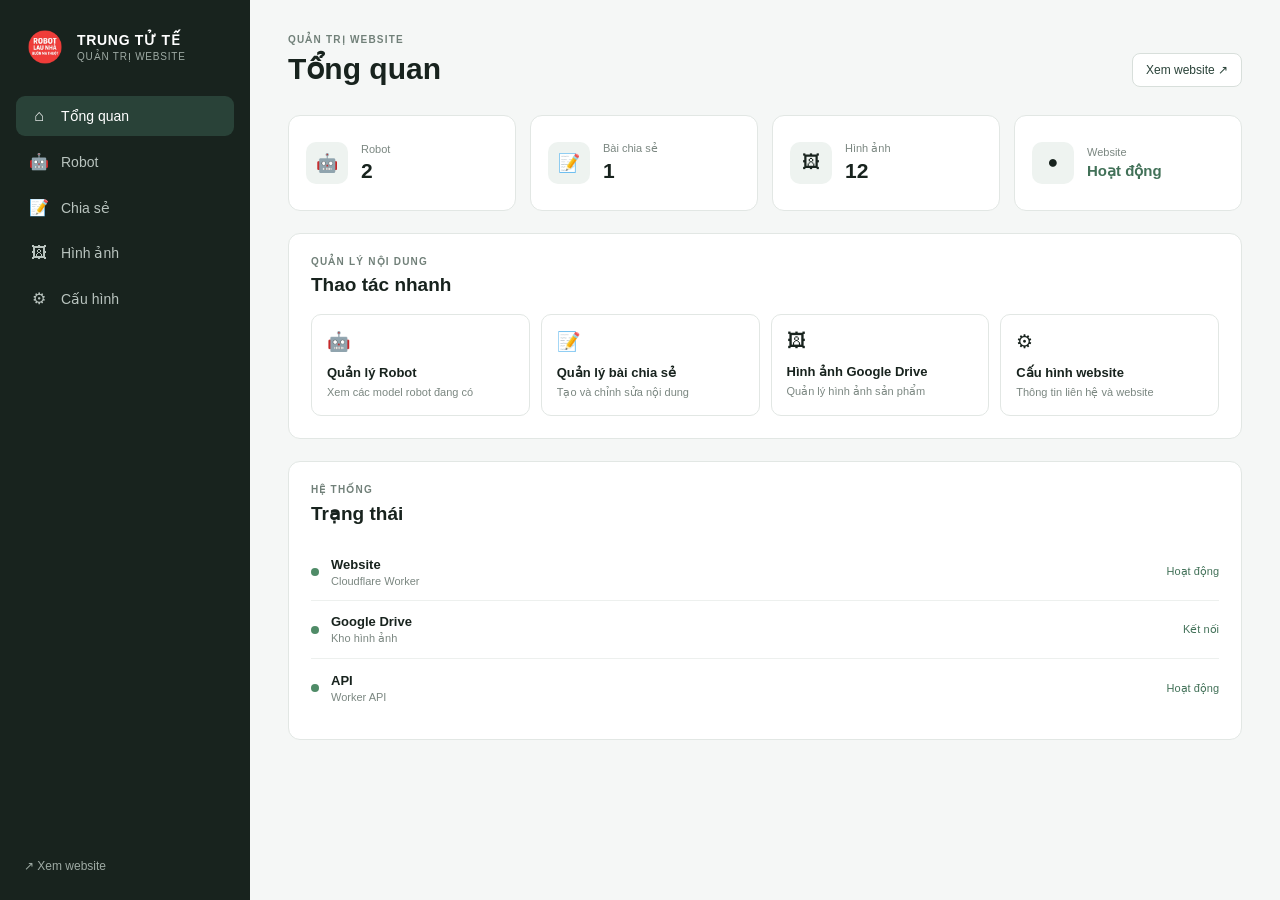
==== public/admin/index.html @ e8db2434 "Update robot website and AI content" ====
<!DOCTYPE html> <html lang="vi"> <head> <meta charset="UTF-8"> <meta name="viewport" content="width=device-width, initial-scale=1.0"> <title>Admin · Trung Tử Tế</title> <link rel="stylesheet" href="admin.css"> </head> <body> <div class="admin-layout"> <!-- SIDEBAR --> <aside class="sidebar">
<div class="brand">

  <img
    src="../logo.webp"
    alt="Trung Tử Tế">

  <div>
    <strong>TRUNG TỬ TẾ</strong>
    <span>QUẢN TRỊ WEBSITE</span>
  </div>

</div>


<nav class="admin-nav">

  <a
    href="#dashboard"
    class="active"
    data-section="dashboard">

    <span>⌂</span>
    Tổng quan

  </a>


  <a
    href="#robots"
    data-section="robots">

    <span>🤖</span>
    Robot

  </a>


  <a
    href="#">

    <span>📝</span>
    Chia sẻ

  </a>


  <a
    href="#">

    <span>🖼</span>
    Hình ảnh

  </a>


  <a
    href="#">

    <span>⚙</span>
    Cấu hình

  </a>

</nav>


<div class="sidebar-bottom">

  <a
    href="/"
    target="_blank">

    ↗ Xem website

  </a>

</div>
</aside> <!-- MAIN --> <main class="admin-main">
<!-- DASHBOARD -->

<section
  id="dashboard-section"
  class="admin-section active-section">

  <header class="admin-header">

    <div>

      <p class="eyebrow">
        QUẢN TRỊ WEBSITE
      </p>

      <h1>
        Tổng quan
      </h1>

    </div>


    <a
      class="view-site"
      href="/"
      target="_blank">

      Xem website ↗

    </a>

  </header>


  <!-- STATS -->

  <section class="stats">

    <div class="stat-card">

      <span class="stat-icon">
        🤖
      </span>

      <div>

        <span class="stat-label">
          Robot
        </span>

        <strong>
          2
        </strong>

      </div>

    </div>


    <div class="stat-card">

      <span class="stat-icon">
        📝
      </span>

      <div>

        <span class="stat-label">
          Bài chia sẻ
        </span>

        <strong>
          1
        </strong>

      </div>

    </div>


    <div class="stat-card">

      <span class="stat-icon">
        🖼
      </span>

      <div>

        <span class="stat-label">
          Hình ảnh
        </span>

        <strong>
          12
        </strong>

      </div>

    </div>


    <div class="stat-card">

      <span class="stat-icon">
        ●
      </span>

      <div>

        <span class="stat-label">
          Website
        </span>

        <strong class="online">
          Hoạt động
        </strong>

      </div>

    </div>

  </section>


  <!-- QUICK ACTIONS -->

  <section class="panel">

    <div class="panel-header">

      <div>

        <p class="eyebrow">
          QUẢN LÝ NỘI DUNG
        </p>

        <h2>
          Thao tác nhanh
        </h2>

      </div>

    </div>


    <div class="quick-actions">

      <a href="#robots" data-section="robots">

        <span>🤖</span>

        <strong>
          Quản lý Robot
        </strong>

        <small>
          Xem các model robot đang có
        </small>

      </a>


      <a href="#">

        <span>📝</span>

        <strong>
          Quản lý bài chia sẻ
        </strong>

        <small>
          Tạo và chỉnh sửa nội dung
        </small>

      </a>


      <a href="#">

        <span>🖼</span>

        <strong>
          Hình ảnh Google Drive
        </strong>

        <small>
          Quản lý hình ảnh sản phẩm
        </small>

      </a>


      <a href="#">

        <span>⚙</span>

        <strong>
          Cấu hình website
        </strong>

        <small>
          Thông tin liên hệ và website
        </small>

      </a>

    </div>

  </section>


  <!-- STATUS -->

  <section class="panel">

    <div class="panel-header">

      <div>

        <p class="eyebrow">
          HỆ THỐNG
        </p>

        <h2>
          Trạng thái
        </h2>

      </div>

    </div>


    <div class="status-list">

      <div class="status-item">

        <span class="status-dot"></span>

        <div>

          <strong>
            Website
          </strong>

          <small>
            Cloudflare Worker
          </small>

        </div>

        <span class="status-ok">
          Hoạt động
        </span>

      </div>


      <div class="status-item">

        <span class="status-dot"></span>

        <div>

          <strong>
            Google Drive
          </strong>

          <small>
            Kho hình ảnh
          </small>

        </div>

        <span class="status-ok">
          Kết nối
        </span>

      </div>


      <div class="status-item">

        <span class="status-dot"></span>

        <div>

          <strong>
            API
          </strong>

          <small>
            Worker API
          </small>

        </div>

        <span class="status-ok">
          Hoạt động
        </span>

      </div>

    </div>

  </section>

</section>


<!-- ROBOTS -->

<section
  id="robots-section"
  class="admin-section">

  <header class="admin-header">

    <div>

      <p class="eyebrow">
        QUẢN LÝ NỘI DUNG
      </p>

      <h1>
        Robot
      </h1>

    </div>

    <a
      class="view-site"
      href="/"
      target="_blank">

      Xem website ↗

    </a>

  </header>


  <!-- =====================================================
       DANH SÁCH ROBOT
       ===================================================== -->
       <div></div>

       <section class="panel">
       
         <div class="panel-header">
          <div>
            <p class="eyebrow">
              DANH SÁCH
            </p>
          
            <h2>
              Robot hiện có
            </h2>
          </div>
          
          <button
            type="button"
            id="robot-add-button"
            class="button-primary">
            ＋ Thêm Robot
          </button>
          
        </div>

      </section>

      <div id="robot-list" class="robot-list">
        <div class="robot-loading">
          Đang tải dữ liệu Robot...
        </div>
      </div>

    </section>
  <!-- =====================================================
       FORM CHỈNH SỬA ROBOT
       ===================================================== -->

  <section
    id="robot-edit-panel"
    class="panel robot-edit-panel"
    hidden>

    <div class="panel-header">

      <div>

        <p class="eyebrow">
          CHỈNH SỬA
        </p>

        <h2 id="robot-edit-title">
          Chỉnh sửa Robot
        </h2>

      </div>

    </div>


    <!-- THÔNG TIN CƠ BẢN -->

    <div class="admin-form-section">

      <h3>
        Thông tin cơ bản
      </h3>


      <div class="admin-form-grid">

        <label>

          <span>
            Hãng
          </span>

          <input
            id="edit-brand"
            type="text">

        </label>


        <label>

          <span>
            Model
          </span>

          <input
            id="edit-model"
            type="text">

        </label>


        <label>

          <span>
            Năm
          </span>

          <input
            id="edit-year"
            type="number">

        </label>


        <label>

          <span>
            Danh mục
          </span>

          <input
            id="edit-category"
            type="text">

        </label>


        <label>

          <span>
            Trạng thái
          </span>

          <select id="edit-status">

            <option value="active">
              Đang hiển thị
            </option>

            <option value="inactive">
              Tạm ẩn
            </option>

          </select>

        </label>

      </div>

    </div>


    <!-- THÔNG SỐ KỸ THUẬT -->

    <div class="admin-form-section">

      <h3>
        Thông số kỹ thuật
      </h3>


      <div class="admin-form-grid">

        <label>
          <span>Lực hút</span>
          <input id="edit-suction" type="text">
        </label>

        <label>
          <span>Pin</span>
          <input id="edit-battery" type="text">
        </label>

        <label>
          <span>Hộp bụi</span>
          <input id="edit-dustbin" type="text">
        </label>

        <label>
          <span>Bình nước</span>
          <input id="edit-water-tank" type="text">
        </label>

        <label>
          <span>Điều hướng</span>
          <input id="edit-navigation" type="text">
        </label>

        <label>
          <span>Độ ồn</span>
          <input id="edit-noise" type="text">
        </label>

        <label>
          <span>Nước nóng</span>
          <input id="edit-hot-water" type="text">
        </label>

        <label>
          <span>Giặt khăn</span>
          <input id="edit-mop-wash" type="text">
        </label>

        <label>
          <span>Sấy khăn</span>
          <input id="edit-mop-dry" type="text">
        </label>

        <label>
          <span>Nâng khăn</span>
          <input id="edit-mop-lift" type="text">
        </label>

        <label>
          <span>Tự đổ bụi</span>
          <input id="edit-self-empty" type="text">
        </label>

        <label>
          <span>Dung dịch vệ sinh</span>
          <input id="edit-detergent" type="text">
        </label>

      </div>

    </div>


    <!-- NỘI DUNG -->

    <div class="admin-form-section">

      <h3>
        Nội dung
      </h3>


      <label>

        <span>
          Giới thiệu
        </span>

        <textarea
          id="edit-intro"
          rows="5"></textarea>

      </label>


      <label>

        <span>
          Điểm nổi bật
        </span>

        <textarea
          id="edit-highlights"
          rows="5"></textarea>

      </label>


      <label>

        <span>
          Ưu điểm
        </span>

        <textarea
          id="edit-pros"
          rows="5"></textarea>

      </label>


      <label>

        <span>
          Lưu ý
        </span>

        <textarea
          id="edit-notes"
          rows="5"></textarea>

      </label>


      <label>

        <span>
          Phù hợp với
        </span>

        <textarea
          id="edit-suitable-for"
          rows="5"></textarea>

      </label>

    </div>


    <!-- TÍNH NĂNG -->

    <div class="admin-form-section">

      <h3>
        Tính năng nổi bật
      </h3>


      <div
        id="edit-features">

      </div>

    </div>


    <!-- HÌNH ẢNH -->

    <div class="admin-form-section">

      <h3>
        Hình ảnh
      </h3>


      <div class="robot-edit-image-toolbar">

        <button
          type="button"
          id="robot-add-image"
          class="button-secondary">
          ＋ Thêm hình ảnh
        </button>
      
      </div>
      
      <div
        id="edit-images"
        class="robot-edit-images">
      </div>

    </div>


    <!-- NÚT -->

    <div class="admin-form-actions">

      <button
        type="button"
        id="robot-edit-cancel"
        class="button-secondary">

        Hủy

      </button>


      <button
        type="button"
        id="robot-edit-save"
        class="button-primary">

        Lưu thay đổi

      </button>

    </div>

  </section>

</section>
</main> </div> <script src="admin.js"></script> </body> </html>
---- public/admin/admin.css ----
* {
  box-sizing: border-box;
}

html {
  scroll-behavior: smooth;
}

body {
  margin: 0;
  font-family: Arial, Helvetica, sans-serif;
  background: #f5f7f6;
  color: #18231e;
}

.admin-layout {
  min-height: 100vh;
  display: flex;
}

/* SIDEBAR */

.sidebar {
  width: 250px;
  min-height: 100vh;
  background: #18231e;
  color: white;
  padding: 22px 16px;
  display: flex;
  flex-direction: column;
}

.brand {
  display: flex;
  align-items: center;
  gap: 11px;
  padding: 4px 8px 28px;
}

.brand img {
  width: 42px;
  height: 42px;
  object-fit: contain;
  flex-shrink: 0;
}

.brand strong {
  display: block;
  font-size: 14px;
  letter-spacing: 0.05em;
}

.brand span {
  display: block;
  margin-top: 3px;
  color: #9eaaa4;
  font-size: 10px;
  letter-spacing: 0.08em;
}

.admin-nav {
  display: flex;
  flex-direction: column;
  gap: 5px;
}

.admin-nav a {
  display: flex;
  align-items: center;
  gap: 11px;
  padding: 11px 12px;
  border-radius: 9px;
  color: #b9c4bf;
  text-decoration: none;
  font-size: 14px;
  transition: background 0.15s ease, color 0.15s ease;
}

.admin-nav a span {
  width: 22px;
  text-align: center;
  font-size: 16px;
}

.admin-nav a:hover {
  background: rgba(255, 255, 255, 0.07);
  color: white;
}

.admin-nav a.active {
  background: #294238;
  color: white;
}

.sidebar-bottom {
  margin-top: auto;
  padding: 18px 8px 4px;
}

.sidebar-bottom a {
  color: #9eaaa4;
  text-decoration: none;
  font-size: 12px;
}

.sidebar-bottom a:hover {
  color: white;
}

/* MAIN */

.admin-main {
  flex: 1;
  min-width: 0;
  padding: 34px 38px 50px;
}

.admin-header {
  display: flex;
  align-items: flex-end;
  justify-content: space-between;
  gap: 20px;
  margin-bottom: 28px;
}

.eyebrow {
  margin: 0 0 7px;
  color: #718079;
  font-size: 10px;
  font-weight: 700;
  letter-spacing: 0.12em;
}

.admin-header h1 {
  margin: 0;
  font-size: 30px;
  line-height: 1.15;
}

.view-site {
  display: inline-flex;
  align-items: center;
  padding: 9px 13px;
  border: 1px solid #d8dfdb;
  border-radius: 8px;
  color: #294238;
  background: white;
  text-decoration: none;
  font-size: 12px;
}

.view-site:hover {
  background: #f0f4f2;
}

/* SECTIONS */

.admin-section {
  display: none;
}

.admin-section.active-section {
  display: block;
}

/* STATS */

.stats {
  display: grid;
  grid-template-columns: repeat(4, minmax(0, 1fr));
  gap: 14px;
  margin-bottom: 22px;
}

.stat-card {
  min-height: 96px;
  padding: 17px;
  background: white;
  border: 1px solid #e2e7e4;
  border-radius: 12px;
  display: flex;
  align-items: center;
  gap: 13px;
}

.stat-icon {
  width: 42px;
  height: 42px;
  display: grid;
  place-items: center;
  border-radius: 10px;
  background: #eef3f0;
  font-size: 18px;
  flex-shrink: 0;
}

.stat-label {
  display: block;
  color: #7b8781;
  font-size: 11px;
  margin-bottom: 4px;
}

.stat-card strong {
  display: block;
  font-size: 21px;
}

.stat-card strong.online {
  color: #427158;
  font-size: 15px;
}

/* PANEL */

.panel {
  margin-bottom: 22px;
  padding: 22px;
  background: white;
  border: 1px solid #e2e7e4;
  border-radius: 12px;
}

.panel-header {
  display: flex;
  align-items: flex-start;
  justify-content: space-between;
  gap: 15px;
  margin-bottom: 18px;
}

.panel-header h2 {
  margin: 0;
  font-size: 19px;
}

/* QUICK ACTIONS */

.quick-actions {
  display: grid;
  grid-template-columns: repeat(4, minmax(0, 1fr));
  gap: 11px;
}

.quick-actions a {
  padding: 15px;
  border: 1px solid #e2e7e4;
  border-radius: 10px;
  color: #18231e;
  text-decoration: none;
  transition: border-color 0.15s ease, background 0.15s ease;
}

.quick-actions a:hover {
  background: #f7f9f8;
  border-color: #cbd5d0;
}

.quick-actions a > span {
  display: block;
  margin-bottom: 12px;
  font-size: 19px;
}

.quick-actions strong {
  display: block;
  font-size: 13px;
}

.quick-actions small {
  display: block;
  margin-top: 5px;
  color: #7b8781;
  font-size: 11px;
  line-height: 1.45;
}

/* STATUS */

.status-list {
  display: flex;
  flex-direction: column;
}

.status-item {
  min-height: 58px;
  display: flex;
  align-items: center;
  gap: 12px;
  border-bottom: 1px solid #edf0ee;
}

.status-item:last-child {
  border-bottom: 0;
}

.status-dot {
  width: 8px;
  height: 8px;
  border-radius: 50%;
  background: #4f8b67;
  flex-shrink: 0;
}

.status-item > div {
  flex: 1;
}

.status-item strong {
  display: block;
  font-size: 13px;
}

.status-item small {
  display: block;
  margin-top: 3px;
  color: #7b8781;
  font-size: 11px;
}

.status-ok {
  color: #427158;
  font-size: 11px;
}

/* ROBOT LIST */

.robot-list {
  display: grid;
  grid-template-columns: repeat(2, minmax(0, 1fr));
  gap: 16px;
}

.robot-card {
  min-width: 0;
  overflow: hidden;
  border: 1px solid #e2e7e4;
  border-radius: 11px;
  background: white;
}

.robot-card-image {
  height: 190px;
  background: #f4f6f5;
  display: flex;
  align-items: center;
  justify-content: center;
  overflow: hidden;
}

.robot-card-image img {
  width: 100%;
  height: 100%;
  object-fit: contain;
  display: block;
}

.robot-card-image > span {
  font-size: 35px;
}

.robot-card-content {
  padding: 15px 16px 17px;
}

.robot-brand {
  display: block;
  margin-bottom: 5px;
  color: #718079;
  font-size: 10px;
  font-weight: 700;
  letter-spacing: 0.1em;
  text-transform: uppercase;
}

.robot-card-content h3 {
  margin: 0;
  font-size: 17px;
  line-height: 1.3;
}

.robot-card-content p {
  margin: 7px 0 0;
  color: #7b8781;
  font-size: 11px;
}

.robot-loading {
  padding: 30px;
  color: #7b8781;
  text-align: center;
}

/* MOBILE */

@media (max-width: 900px) {
  .sidebar {
    width: 210px;
  }

  .admin-main {
    padding: 28px 24px 40px;
  }

  .stats {
    grid-template-columns: repeat(2, minmax(0, 1fr));
  }

  .quick-actions {
    grid-template-columns: repeat(2, minmax(0, 1fr));
  }
}

@media (max-width: 650px) {
  .admin-layout {
    display: block;
  }

  .sidebar {
    width: 100%;
    min-height: auto;
    padding: 14px;
  }

  .brand {
    padding: 2px 6px 14px;
  }

  .admin-nav {
    display: grid;
    grid-template-columns: repeat(5, 1fr);
    gap: 4px;
  }

  .admin-nav a {
    justify-content: center;
    padding: 9px 4px;
    flex-direction: column;
    gap: 3px;
    font-size: 10px;
  }

  .admin-nav a span {
    width: auto;
    font-size: 15px;
  }

  .sidebar-bottom {
    display: none;
  }

  .admin-main {
    padding: 22px 15px 35px;
  }

  .admin-header {
    align-items: flex-start;
    flex-direction: column;
    margin-bottom: 20px;
  }

  .admin-header h1 {
    font-size: 25px;
  }

  .stats {
    grid-template-columns: repeat(2, minmax(0, 1fr));
    gap: 9px;
  }

  .stat-card {
    min-height: 82px;
    padding: 12px;
  }

  .stat-icon {
    width: 35px;
    height: 35px;
    font-size: 15px;
  }

  .quick-actions {
    grid-template-columns: 1fr;
  }

  .robot-list {
    grid-template-columns: 1fr;
  }

  .robot-card-image {
    height: 180px;
  }
}
/* =========================================================
   ROBOT EDITOR - GIAO DIỆN CHỈNH SỬA ROBOT
   Chỉ áp dụng cho form chỉnh sửa Robot
   ========================================================= */

   .robot-edit-panel {
    scroll-margin-top: 20px;
  }
  
  .robot-edit-panel[hidden] {
    display: none;
  }
  
  /* ---------------------------------------------------------
     Các nhóm nội dung
     --------------------------------------------------------- */
  
  .robot-edit-panel .admin-form-section {
    margin-top: 24px;
    padding-top: 24px;
    border-top: 1px solid #e5e7eb;
  }
  
  .robot-edit-panel .admin-form-section:first-of-type {
    margin-top: 0;
    padding-top: 0;
    border-top: 0;
  }
  
  .robot-edit-panel .admin-form-section h3 {
    margin: 0 0 16px;
    font-size: 16px;
    line-height: 1.4;
  }
  
  /* ---------------------------------------------------------
     Thông tin cơ bản + thông số
     --------------------------------------------------------- */
  
  .robot-edit-panel .admin-form-grid {
    display: grid;
    grid-template-columns:
      repeat(3, minmax(0, 1fr));
    gap: 14px 16px;
  }
  
  .robot-edit-panel .admin-form-grid label {
    display: flex;
    flex-direction: column;
    gap: 6px;
    min-width: 0;
  }
  
  .robot-edit-panel .admin-form-grid label span,
  .robot-edit-panel .admin-form-section > label > span {
    color: #4b5563;
    font-size: 12px;
    font-weight: 600;
  }
  
  .robot-edit-panel .admin-form-grid input,
  .robot-edit-panel .admin-form-grid select {
    width: 100%;
    height: 40px;
    padding: 0 11px;
    border: 1px solid #d9dee7;
    border-radius: 8px;
    background: #ffffff;
    color: #172033;
    outline: none;
  }
  
  .robot-edit-panel .admin-form-grid input:focus,
  .robot-edit-panel .admin-form-grid select:focus {
    border-color: #94a3b8;
    box-shadow:
      0 0 0 3px rgba(148, 163, 184, 0.14);
  }
  
  /* ---------------------------------------------------------
     Nội dung
     --------------------------------------------------------- */
  
  .robot-edit-panel .admin-form-section > label {
    display: flex;
    flex-direction: column;
    gap: 6px;
    margin-bottom: 14px;
  }
  
  .robot-edit-panel .admin-form-section > label:last-child {
    margin-bottom: 0;
  }
  
  .robot-edit-panel .admin-form-section > label textarea {
    width: 100%;
    min-height: 105px;
    padding: 10px 11px;
    border: 1px solid #d9dee7;
    border-radius: 8px;
    background: #ffffff;
    color: #172033;
    line-height: 1.5;
    resize: vertical;
    outline: none;
  }
  
  .robot-edit-panel .admin-form-section > label textarea:focus {
    border-color: #94a3b8;
    box-shadow:
      0 0 0 3px rgba(148, 163, 184, 0.14);
  }
  
  /* ---------------------------------------------------------
     Tính năng nổi bật
     --------------------------------------------------------- */
  
  .robot-edit-panel #edit-features {
    display: grid;
    grid-template-columns:
      repeat(2, minmax(0, 1fr));
    gap: 14px;
  }
  
  .robot-edit-panel .edit-feature-item {
    min-width: 0;
    padding: 14px;
    border: 1px solid #e5e7eb;
    border-radius: 10px;
    background: #f8fafc;
  }
  
  .robot-edit-panel .edit-feature-item label {
    display: flex;
    flex-direction: column;
    gap: 5px;
    margin-bottom: 11px;
  }
  
  .robot-edit-panel .edit-feature-item label:last-child {
    margin-bottom: 0;
  }
  
  .robot-edit-panel .edit-feature-item label span {
    color: #6b7280;
    font-size: 11px;
    font-weight: 600;
  }
  
  .robot-edit-panel .edit-feature-item input,
  .robot-edit-panel .edit-feature-item textarea {
    width: 100%;
    border: 1px solid #d9dee7;
    border-radius: 7px;
    background: #ffffff;
    color: #172033;
    outline: none;
  }
  
  .robot-edit-panel .edit-feature-item input {
    height: 37px;
    padding: 0 9px;
  }
  
  .robot-edit-panel .edit-feature-item textarea {
    min-height: 76px;
    padding: 8px 9px;
    line-height: 1.45;
    resize: vertical;
  }
  
  .robot-edit-panel .edit-feature-item input:focus,
  .robot-edit-panel .edit-feature-item textarea:focus {
    border-color: #94a3b8;
    box-shadow:
      0 0 0 3px rgba(148, 163, 184, 0.12);
  }
  
  /* ---------------------------------------------------------
     Hình ảnh
     --------------------------------------------------------- */
  
  .robot-edit-panel #edit-images {
    display: grid;
    grid-template-columns:
      repeat(6, minmax(0, 1fr));
    gap: 12px;
  }
  
  .robot-edit-panel .robot-edit-image-item {
    min-width: 0;
    overflow: hidden;
    border: 1px solid #e5e7eb;
    border-radius: 9px;
    background: #ffffff;
  }
  
  .robot-edit-panel .robot-edit-image-preview {
    width: 100%;
    aspect-ratio: 1 / 1;
    overflow: hidden;
    background: #f8fafc;
  }
  
  .robot-edit-panel .robot-edit-image-preview img {
    display: block;
    width: 100%;
    height: 100%;
    object-fit: contain;
  }
  
  .robot-edit-panel .robot-edit-image-info {
    padding: 8px;
  }
  
  .robot-edit-panel .robot-edit-image-info strong {
    display: block;
    overflow: hidden;
    color: #374151;
    font-size: 10px;
    font-weight: 600;
    text-overflow: ellipsis;
    white-space: nowrap;
  }
  
  .robot-edit-panel .robot-edit-image-info span {
    display: block;
    margin-top: 3px;
    color: #6b7280;
    font-size: 10px;
  }
  
  /* ---------------------------------------------------------
     Nút Hủy / Lưu
     --------------------------------------------------------- */
  
  .robot-edit-panel .admin-form-actions {
    display: flex;
    justify-content: flex-end;
    gap: 10px;
    margin-top: 24px;
    padding-top: 20px;
    border-top: 1px solid #e5e7eb;
  }
  
  .robot-edit-panel .button-primary,
  .robot-edit-panel .button-secondary {
    min-height: 40px;
    padding: 0 17px;
    border-radius: 8px;
    cursor: pointer;
    font-size: 13px;
    font-weight: 600;
  }
  
  .robot-edit-panel .button-primary {
    border: 1px solid #111827;
    background: #111827;
    color: #ffffff;
  }
  
  .robot-edit-panel .button-primary:hover {
    background: #1f2937;
  }
  
  .robot-edit-panel .button-primary:disabled {
    opacity: 0.6;
    cursor: wait;
  }
  
  .robot-edit-panel .button-secondary {
    border: 1px solid #d9dee7;
    background: #ffffff;
    color: #374151;
  }
  
  .robot-edit-panel .button-secondary:hover {
    background: #f8fafc;
  }
  
  /* ---------------------------------------------------------
     Responsive
     --------------------------------------------------------- */
  
  @media (max-width: 1100px) {
  
    .robot-edit-panel .admin-form-grid {
      grid-template-columns:
        repeat(2, minmax(0, 1fr));
    }
  
    .robot-edit-panel #edit-images {
      grid-template-columns:
        repeat(4, minmax(0, 1fr));
    }
  
  }
  
  @media (max-width: 760px) {
  
    .robot-edit-panel .admin-form-grid {
      grid-template-columns: 1fr;
    }
  
    .robot-edit-panel #edit-features {
      grid-template-columns: 1fr;
    }
  
    .robot-edit-panel #edit-images {
      grid-template-columns:
        repeat(3, minmax(0, 1fr));
    }
  
  }
  
  @media (max-width: 480px) {
  
    .robot-edit-panel #edit-images {
      grid-template-columns:
        repeat(2, minmax(0, 1fr));
    }
  
    .robot-edit-panel .admin-form-actions {
      justify-content: stretch;
    }
  
    .robot-edit-panel .button-primary,
    .robot-edit-panel .button-secondary {
      flex: 1;
    }
  
  }
  /* =========================================================
   ROBOT IMAGE PICKER - HỘP CHỌN HÌNH ẢNH
   ========================================================= */

.robot-image-picker {
  position: fixed;
  inset: 0;
  z-index: 9999;
}

.robot-image-picker[hidden] {
  display: none;
}

.robot-image-picker-overlay {
  position: fixed;
  inset: 0;
  display: flex;
  align-items: center;
  justify-content: center;
  padding: 24px;
  background: rgba(15, 23, 42, 0.48);
  backdrop-filter: blur(3px);
}

.robot-image-picker-dialog {
  width: min(760px, 100%);
  max-height: min(720px, 90vh);
  overflow: hidden;
  display: flex;
  flex-direction: column;
  border: 1px solid #e5e7eb;
  border-radius: 14px;
  background: #ffffff;
  box-shadow:
    0 24px 70px rgba(15, 23, 42, 0.22);
}

.robot-image-picker-header {
  display: flex;
  align-items: center;
  justify-content: space-between;
  gap: 20px;
  padding: 18px 20px;
  border-bottom: 1px solid #e5e7eb;
}

.robot-image-picker-header .eyebrow {
  margin: 0 0 4px;
}

.robot-image-picker-header h3 {
  margin: 0;
  font-size: 18px;
  line-height: 1.3;
}

.robot-image-picker-close {
  width: 34px;
  height: 34px;
  flex: 0 0 auto;
  border: 1px solid #e5e7eb;
  border-radius: 8px;
  background: #ffffff;
  color: #4b5563;
  cursor: pointer;
  font-size: 22px;
  line-height: 1;
}

.robot-image-picker-close:hover {
  background: #f8fafc;
}

.robot-image-picker-list {
  flex: 1;
  overflow-y: auto;
  padding: 18px;
}

.robot-image-picker-empty {
  padding: 50px 20px;
  text-align: center;
  color: #6b7280;
  font-size: 13px;
}

.robot-image-picker-item {
  display: flex;
  align-items: center;
  gap: 12px;
  margin-bottom: 10px;
  padding: 10px;
  border: 1px solid #e5e7eb;
  border-radius: 10px;
  background: #ffffff;
  cursor: pointer;
}

.robot-image-picker-item:last-child {
  margin-bottom: 0;
}

.robot-image-picker-item:hover {
  background: #f8fafc;
}

.robot-image-picker-checkbox {
  width: 17px;
  height: 17px;
  flex: 0 0 auto;
  cursor: pointer;
}

.robot-image-picker-preview {
  width: 68px;
  height: 68px;
  flex: 0 0 auto;
  overflow: hidden;
  border-radius: 8px;
  background: #f8fafc;
}

.robot-image-picker-preview img {
  display: block;
  width: 100%;
  height: 100%;
  object-fit: contain;
}

.robot-image-picker-info {
  min-width: 0;
}

.robot-image-picker-info strong {
  display: block;
  overflow: hidden;
  color: #374151;
  font-size: 12px;
  font-weight: 600;
  text-overflow: ellipsis;
  white-space: nowrap;
}

/* =========================================================
   ROBOT IMAGE PICKER - KHU VỰC NÚT CUỐI HỘP
   ========================================================= */

   .robot-image-picker-dialog
   .robot-image-picker-actions {
     display: flex !important;
     align-items: center !important;
     justify-content: flex-end !important;
     gap: 10px !important;
     width: 100% !important;
     min-height: 68px !important;
     margin: 0 !important;
     padding: 14px 20px !important;
     box-sizing: border-box !important;
     border-top: 1px solid #e5e7eb !important;
     background: #fafafa !important;
   }
   
   .robot-image-picker-dialog
   .robot-image-picker-actions button {
     display: inline-flex !important;
     align-items: center !important;
     justify-content: center !important;
     position: static !important;
     width: auto !important;
     min-width: 112px !important;
     height: 40px !important;
     min-height: 40px !important;
     margin: 0 !important;
     padding: 0 16px !important;
     box-sizing: border-box !important;
     border-radius: 8px !important;
     cursor: pointer !important;
     font-size: 13px !important;
     font-weight: 600 !important;
     line-height: 1 !important;
     white-space: nowrap !important;
     flex: 0 0 auto !important;
   }
   
   .robot-image-picker-dialog
   .robot-image-picker-actions
   .robot-image-picker-close {
     border: 1px solid #d9dee7 !important;
     background: #ffffff !important;
     color: #374151 !important;
   }
   
   .robot-image-picker-dialog
   .robot-image-picker-actions
   .robot-image-picker-close:hover {
     background: #f3f4f6 !important;
     border-color: #cbd5e1 !important;
   }
   
   .robot-image-picker-dialog
   .robot-image-picker-actions
   #robot-image-picker-add {
     min-width: 158px !important;
     border: 1px solid #111827 !important;
     background: #111827 !important;
     color: #ffffff !important;
   }
   
   .robot-image-picker-dialog
   .robot-image-picker-actions
   #robot-image-picker-add:hover {
     background: #1f2937 !important;
   }
   
   .robot-image-picker-dialog
   .robot-image-picker-actions
   #robot-image-picker-add:disabled {
     opacity: 0.6 !important;
     cursor: wait !important;
   }
   
   @media (max-width: 600px) {
   
     .robot-image-picker-dialog
     .robot-image-picker-actions {
       gap: 8px !important;
       min-height: 64px !important;
       padding: 12px 15px !important;
     }
   
     .robot-image-picker-dialog
     .robot-image-picker-actions button {
       min-width: 0 !important;
       flex: 1 1 0 !important;
     }
   
     .robot-image-picker-dialog
     .robot-image-picker-actions
     #robot-image-picker-add {
       min-width: 0 !important;
     }
   
   }
  /* =========================================================
   ROBOT IMAGE PICKER - GIAO DIỆN CÂY THƯ MỤC
   ========================================================= */

.robot-image-picker-browser {
  display: grid;
  grid-template-columns: 280px minmax(0, 1fr);
  min-height: 420px;
  max-height: 520px;
  overflow: hidden;
}

.robot-image-picker-folders {
  min-width: 0;
  overflow-y: auto;
  border-right: 1px solid #e5e7eb;
  background: #f8fafc;
}

.robot-image-picker-files {
  min-width: 0;
  overflow: hidden;
  display: flex;
  flex-direction: column;
  background: #ffffff;
}

.robot-image-picker-pane-title {
  display: flex;
  align-items: center;
  justify-content: space-between;
  gap: 10px;
  min-height: 48px;
  padding: 0 16px;
  border-bottom: 1px solid #e5e7eb;
  color: #374151;
  font-size: 12px;
  font-weight: 700;
}

#robot-image-picker-folder-name {
  overflow: hidden;
  max-width: 65%;
  color: #6b7280;
  font-size: 11px;
  font-weight: 500;
  text-overflow: ellipsis;
  white-space: nowrap;
}

.robot-folder-tree {
  padding: 8px 6px 12px;
}

.robot-folder-row {
  display: flex;
  align-items: center;
  min-height: 36px;
  margin: 1px 0;
}

.robot-folder-arrow {
  width: 24px;
  height: 30px;
  flex: 0 0 24px;
  padding: 0;
  border: 0;
  background: transparent;
  color: #6b7280;
  cursor: pointer;
  font-size: 10px;
}

.robot-folder-arrow:hover {
  color: #111827;
}

.robot-folder-button {
  display: flex;
  align-items: center;
  gap: 7px;
  width: 100%;
  min-width: 0;
  min-height: 32px;
  padding: 5px 8px;
  border: 0;
  border-radius: 6px;
  background: transparent;
  color: #374151;
  cursor: pointer;
  text-align: left;
}

.robot-folder-button:hover {
  background: #e5e7eb;
}

.robot-folder-button.is-selected {
  background: #dbeafe;
  color: #1d4ed8;
}

.robot-folder-button.is-folder-group {
  color: #4b5563;
}

.robot-folder-icon {
  flex: 0 0 auto;
  font-size: 16px;
  line-height: 1;
}

.robot-folder-name {
  overflow: hidden;
  min-width: 0;
  text-overflow: ellipsis;
  white-space: nowrap;
  font-size: 12px;
}

.robot-folder-children {
  margin-left: 24px;
}

.robot-folder-children[hidden] {
  display: none;
}

.robot-image-picker-files .robot-image-picker-list {
  flex: 1;
  min-height: 0;
  overflow-y: auto;
  padding: 14px;
}

.robot-image-picker-files .robot-image-picker-item {
  display: flex;
  align-items: center;
  gap: 10px;
  margin-bottom: 8px;
  padding: 8px;
}

.robot-image-picker-files .robot-image-picker-preview {
  width: 64px;
  height: 64px;
}

.robot-image-picker-files .robot-image-picker-info {
  min-width: 0;
  flex: 1;
}

.robot-image-picker-files .robot-image-picker-info strong {
  font-size: 11px;
}

.robot-image-picker-files .robot-image-picker-empty {
  padding: 50px 20px;
}

@media (max-width: 700px) {

  .robot-image-picker-browser {
    grid-template-columns: 1fr;
    max-height: 620px;
  }

  .robot-image-picker-folders {
    max-height: 220px;
    border-right: 0;
    border-bottom: 1px solid #e5e7eb;
  }

  .robot-image-picker-files {
    min-height: 300px;
  }

}
/* =========================================================
   ROBOT IMAGE EDITOR - CÁC NÚT THAO TÁC ẢNH
   ========================================================= */

   .robot-edit-panel .robot-edit-image-actions {
    display: flex;
    align-items: center;
    justify-content: center;
    gap: 4px;
    padding: 7px;
    border-top: 1px solid #e5e7eb;
    background: #fafafa;
  }
  
  .robot-edit-panel .robot-edit-image-actions button {
    display: inline-flex;
    align-items: center;
    justify-content: center;
    min-width: 28px;
    height: 28px;
    margin: 0;
    padding: 0 7px;
    border: 1px solid #d9dee7;
    border-radius: 6px;
    background: #ffffff;
    color: #4b5563;
    cursor: pointer;
    font-size: 12px;
    font-weight: 600;
    line-height: 1;
  }
  
  .robot-edit-panel .robot-edit-image-actions button:hover {
    background: #f3f4f6;
    border-color: #cbd5e1;
    color: #111827;
  }
  
  .robot-edit-panel .robot-edit-image-actions .image-set-primary {
    color: #b45309;
  }
  
  .robot-edit-panel .robot-edit-image-actions .image-set-primary:hover {
    background: #fffbeb;
    border-color: #f59e0b;
    color: #92400e;
  }
  
  .robot-edit-panel .robot-edit-image-actions .image-remove {
    padding: 0 8px;
    color: #b91c1c;
  }
  
  .robot-edit-panel .robot-edit-image-actions .image-remove:hover {
    background: #fef2f2;
    border-color: #fca5a5;
    color: #991b1b;
  }
  
  /* ---------------------------------------------------------
     THANH NÚT THÊM HÌNH ẢNH
     --------------------------------------------------------- */
  
  .robot-edit-panel .robot-edit-image-toolbar {
    display: flex;
    align-items: center;
    justify-content: flex-end;
    margin-bottom: 12px;
  }
  
  .robot-edit-panel .robot-edit-image-toolbar button {
    min-height: 36px;
    padding: 0 13px;
    border: 1px solid #d9dee7;
    border-radius: 7px;
    background: #ffffff;
    color: #374151;
    cursor: pointer;
    font-size: 12px;
    font-weight: 600;
  }
  
  .robot-edit-panel .robot-edit-image-toolbar button:hover {
    background: #f8fafc;
    border-color: #cbd5e1;
  }
  
  .robot-edit-panel .robot-edit-image-toolbar button:disabled {
    opacity: 0.6;
    cursor: wait;
  }
/* =========================================================
   ROBOT ADD FORM - GIAO DIỆN THÊM ROBOT
   ========================================================= */

   .robot-add-panel {
    margin-top: 20px;
    overflow: hidden;
  }
  
  .robot-add-panel[hidden] {
    display: none;
  }
  
  
  /* =========================================================
     HEADER
     ========================================================= */
  
  .robot-add-panel .panel-header {
    display: flex;
    align-items: center;
    justify-content: space-between;
    gap: 20px;
    padding-bottom: 4px;
  }
  
  .robot-add-panel .panel-header h2 {
    margin: 0;
  }
  
  
  /* =========================================================
     FORM SECTION
     ========================================================= */
  
  .robot-add-panel .admin-form-section {
    margin-top: 24px;
    padding: 22px;
    border: 1px solid #e5e7eb;
    border-radius: 12px;
    background: #fafbfc;
  }
  
  .robot-add-panel .admin-form-section h3 {
    margin: 0 0 18px;
    font-size: 16px;
    line-height: 1.4;
    color: #1f2937;
  }
  
  
  /* =========================================================
     GRID
     ========================================================= */
  
  .robot-add-panel .admin-form-grid {
    display: grid;
    grid-template-columns: repeat(2, minmax(0, 1fr));
    gap: 16px 20px;
  }
  
  
  /* =========================================================
     LABEL
     ========================================================= */
  
  .robot-add-panel .admin-form-grid label,
  .robot-add-panel .admin-form-content label {
    display: flex;
    flex-direction: column;
    gap: 7px;
    min-width: 0;
  }
  
  .robot-add-panel .admin-form-grid label span,
  .robot-add-panel .admin-form-content label span {
    color: #374151;
    font-size: 12px;
    font-weight: 600;
  }
  
  
  /* =========================================================
     INPUT / SELECT
     ========================================================= */
  
  .robot-add-panel .admin-form-grid input,
  .robot-add-panel .admin-form-grid select {
    width: 100%;
    min-height: 42px;
    padding: 0 12px;
    box-sizing: border-box;
    border: 1px solid #d9dee7;
    border-radius: 8px;
    background: #ffffff;
    color: #1f2937;
    font-size: 13px;
    outline: none;
    transition:
      border-color 0.15s ease,
      box-shadow 0.15s ease,
      background 0.15s ease;
  }
  
  .robot-add-panel .admin-form-grid input:hover,
  .robot-add-panel .admin-form-grid select:hover {
    border-color: #cbd5e1;
  }
  
  .robot-add-panel .admin-form-grid input:focus,
  .robot-add-panel .admin-form-grid select:focus {
    border-color: #94a3b8;
    box-shadow:
      0 0 0 3px rgba(148, 163, 184, 0.14);
  }
  
  .robot-add-panel .admin-form-grid input::placeholder {
    color: #9ca3af;
  }
  
  
  /* =========================================================
     NỘI DUNG - TEXTAREA
     ========================================================= */
  
  .robot-add-panel .admin-form-content {
    display: grid;
    grid-template-columns: repeat(2, minmax(0, 1fr));
    gap: 18px 20px;
  }
  
  .robot-add-panel .admin-form-content label:last-child {
    grid-column: 1 / -1;
  }
  
  .robot-add-panel .admin-form-content textarea {
    width: 100%;
    min-height: 130px;
    padding: 11px 12px;
    box-sizing: border-box;
    resize: vertical;
    border: 1px solid #d9dee7;
    border-radius: 8px;
    background: #ffffff;
    color: #1f2937;
    font-family: inherit;
    font-size: 13px;
    line-height: 1.55;
    outline: none;
    transition:
      border-color 0.15s ease,
      box-shadow 0.15s ease;
  }
  
  .robot-add-panel .admin-form-content textarea:focus {
    border-color: #94a3b8;
    box-shadow:
      0 0 0 3px rgba(148, 163, 184, 0.14);
  }
  
  .robot-add-panel .admin-form-content textarea::placeholder {
    color: #9ca3af;
  }
  
  
  /* =========================================================
     BƯỚC TÍNH NĂNG
     ========================================================= */
  
  .robot-add-feature-header {
    display: flex;
    align-items: center;
    justify-content: space-between;
    gap: 20px;
    margin-bottom: 18px;
  }
  
  .robot-add-feature-header h3 {
    margin: 0;
  }
  
  .robot-add-feature-note {
    margin: 5px 0 0;
    color: #6b7280;
    font-size: 12px;
  }
  
  .robot-add-features {
    display: flex;
    flex-direction: column;
    gap: 12px;
  }
  
  .robot-add-feature-row {
    display: grid;
    grid-template-columns: 34px minmax(0, 1fr) auto;
    align-items: start;
    gap: 14px;
    padding: 16px;
    border: 1px solid #e5e7eb;
    border-radius: 10px;
    background: #ffffff;
  }
  
  .robot-add-feature-number {
    width: 30px;
    height: 30px;
    display: flex;
    align-items: center;
    justify-content: center;
    border-radius: 50%;
    background: #f1f5f9;
    color: #475569;
    font-size: 12px;
    font-weight: 700;
  }
  
  .robot-add-feature-fields {
    display: grid;
    grid-template-columns: minmax(0, 1fr) minmax(0, 1.5fr);
    gap: 14px;
    min-width: 0;
  }
  
  .robot-add-feature-fields label {
    display: flex;
    flex-direction: column;
    gap: 7px;
  }
  
  .robot-add-feature-fields label span {
    color: #374151;
    font-size: 12px;
    font-weight: 600;
  }
  
  .robot-add-feature-fields input,
  .robot-add-feature-fields textarea {
    width: 100%;
    box-sizing: border-box;
    border: 1px solid #d9dee7;
    border-radius: 8px;
    background: #ffffff;
    color: #1f2937;
    font-family: inherit;
    font-size: 13px;
    outline: none;
  }
  
  .robot-add-feature-fields input {
    min-height: 40px;
    padding: 0 11px;
  }
  
  .robot-add-feature-fields textarea {
    min-height: 82px;
    padding: 10px 11px;
    resize: vertical;
    line-height: 1.5;
  }
  
  .robot-add-feature-fields input:focus,
  .robot-add-feature-fields textarea:focus {
    border-color: #94a3b8;
    box-shadow:
      0 0 0 3px rgba(148, 163, 184, 0.14);
  }
  
  .robot-add-feature-remove {
    align-self: center;
    min-height: 34px;
    padding: 0 11px;
    border: 1px solid #e5e7eb;
    border-radius: 7px;
    background: #ffffff;
    color: #6b7280;
    cursor: pointer;
    font-size: 12px;
    font-weight: 600;
  }
  
  .robot-add-feature-remove:hover {
    border-color: #cbd5e1;
    background: #f8fafc;
  }
  
  
  /* =========================================================
     BƯỚC HÌNH ẢNH
     ========================================================= */
  
  .robot-add-images {
    display: grid;
    grid-template-columns: repeat(
      auto-fill,
      minmax(150px, 180px)
    );
    gap: 14px;
  }
  
  .robot-add-image-item {
    display: flex;
    flex-direction: column;
    min-width: 0;
    overflow: hidden;
    border: 1px solid #e5e7eb;
    border-radius: 10px;
    background: #ffffff;
  }
  
  .robot-add-image-preview {
    width: 100%;
    height: 135px;
    overflow: hidden;
    background: #f8fafc;
  }
  
  .robot-add-image-preview img {
    display: block;
    width: 100%;
    height: 100%;
    object-fit: cover;
  }
  
  .robot-add-image-info {
    display: flex;
    flex-direction: column;
    gap: 4px;
    padding: 9px 10px 5px;
    min-width: 0;
  }
  
  .robot-add-image-info strong {
    overflow: hidden;
    color: #374151;
    font-size: 11px;
    font-weight: 600;
    line-height: 1.4;
    text-overflow: ellipsis;
    white-space: nowrap;
  }
  
  .robot-add-image-info span {
    color: #6b7280;
    font-size: 10px;
  }
  
  .robot-add-image-actions {
    display: flex;
    align-items: center;
    gap: 5px;
    padding: 7px 8px 9px;
  }
  
  .robot-add-image-actions button {
    min-width: 30px;
    min-height: 30px;
    padding: 0 7px;
    border: 1px solid #e5e7eb;
    border-radius: 6px;
    background: #ffffff;
    color: #4b5563;
    cursor: pointer;
    font-size: 11px;
  }
  
  .robot-add-image-actions button:hover {
    border-color: #cbd5e1;
    background: #f8fafc;
  }
  
  .robot-add-image-actions
  .robot-add-image-primary {
    flex: 1;
    font-size: 10px;
    white-space: nowrap;
  }
  
  
  /* =========================================================
     KHU VỰC NÚT CUỐI
     ========================================================= */
  
  .robot-add-panel .admin-form-actions {
    display: flex;
    align-items: center;
    justify-content: flex-end;
    gap: 10px;
    margin-top: 20px;
    padding-top: 18px;
    border-top: 1px solid #e5e7eb;
  }
  
  .robot-add-panel .admin-form-actions button {
    min-height: 40px;
    padding: 0 17px;
    border-radius: 8px;
    cursor: pointer;
    font-size: 13px;
    font-weight: 600;
  }
  
  
  /* =========================================================
     MOBILE
     ========================================================= */
  
  @media (max-width: 800px) {
  
    .robot-add-panel .admin-form-grid {
      grid-template-columns: 1fr;
    }
  
    .robot-add-panel .admin-form-content {
      grid-template-columns: 1fr;
    }
  
    .robot-add-panel .admin-form-content label:last-child {
      grid-column: auto;
    }
  
    .robot-add-feature-fields {
      grid-template-columns: 1fr;
    }
  
    .robot-add-feature-row {
      grid-template-columns: 30px minmax(0, 1fr);
    }
  
    .robot-add-feature-remove {
      grid-column: 2;
      justify-self: start;
    }
  
    .robot-add-feature-header {
      align-items: flex-start;
      flex-direction: column;
    }
  
    .robot-add-image-preview {
      height: 125px;
    }
  
  }
  
  @media (max-width: 600px) {
  
    .robot-add-panel .admin-form-section {
      padding: 16px;
    }
  
    .robot-add-images {
      grid-template-columns: repeat(2, minmax(0, 1fr));
      gap: 10px;
    }
  
    .robot-add-image-preview {
      height: 110px;
    }
  
    .robot-add-image-actions {
      flex-wrap: wrap;
    }
  
    .robot-add-image-actions
    .robot-add-image-primary {
      width: 100%;
      flex: none;
    }
  
    .robot-add-panel .admin-form-actions {
      flex-direction: column-reverse;
      align-items: stretch;
    }
  
    .robot-add-panel .admin-form-actions button {
      width: 100%;
    }
  
  }
  /* ============================================================
   ADMIN UI - NÂNG CẤP GIAO DIỆN CÁC NÚT
   ============================================================ */
/* ------------------------------------------------------------
   NÚT CHÍNH - THÊM ROBOT
   ------------------------------------------------------------ */
.robot-add-panel .panel-header > button,
.robot-add-panel .panel-header .button-primary {
  display: inline-flex;
  align-items: center;
  justify-content: center;
  gap: 7px;
  min-height: 42px;
  padding: 0 18px;
  border: 1px solid #294238;
  border-radius: 10px;
  background: linear-gradient(180deg, #355447 0%, #294238 100%);
  color: #ffffff;
  box-shadow: 0 3px 8px rgba(24, 35, 30, 0.14);
  cursor: pointer;
  font-family: inherit;
  font-size: 13px;
  font-weight: 700;
  line-height: 1;
  transition:
    transform 0.16s ease,
    box-shadow 0.16s ease,
    background 0.16s ease;
}
.robot-add-panel .panel-header > button:hover,
.robot-add-panel .panel-header .button-primary:hover {
  background: linear-gradient(180deg, #3d5f50 0%, #294238 100%);
  box-shadow: 0 6px 14px rgba(24, 35, 30, 0.18);
  transform: translateY(-1px);
}
.robot-add-panel .panel-header > button:active,
.robot-add-panel .panel-header .button-primary:active {
  transform: translateY(0);
  box-shadow: 0 2px 5px rgba(24, 35, 30, 0.12);
}
.robot-add-panel .panel-header > button:focus-visible,
.robot-add-panel .panel-header .button-primary:focus-visible {
  outline: none;
  box-shadow:
    0 0 0 3px rgba(66, 113, 88, 0.18),
    0 4px 10px rgba(24, 35, 30, 0.15);
}
/* ------------------------------------------------------------
   NÚT SỬA TRÊN THẺ ROBOT
   ------------------------------------------------------------ */
.robot-card button {
  min-height: 34px;
  padding: 0 12px;
  border: 1px solid #d8dfdb;
  border-radius: 8px;
  background: #ffffff;
  color: #294238;
  cursor: pointer;
  font-family: inherit;
  font-size: 12px;
  font-weight: 700;
  line-height: 1;
  transition:
    background 0.15s ease,
    border-color 0.15s ease,
    color 0.15s ease,
    transform 0.15s ease,
    box-shadow 0.15s ease;
}
.robot-card button:hover {
  background: #f1f6f3;
  border-color: #b8c8c0;
  color: #1f352b;
  box-shadow: 0 3px 8px rgba(24, 35, 30, 0.08);
  transform: translateY(-1px);
}
.robot-card button:active {
  transform: translateY(0);
  box-shadow: none;
}
.robot-card button:focus-visible {
  outline: none;
  box-shadow: 0 0 0 3px rgba(66, 113, 88, 0.14);
}
/* ------------------------------------------------------------
   NÚT SỬA / LƯU TRONG FORM EDIT ROBOT
   ------------------------------------------------------------ */
.robot-edit-panel .button-primary {
  min-height: 42px;
  padding: 0 19px;
  border: 1px solid #294238;
  border-radius: 9px;
  background: linear-gradient(180deg, #355447 0%, #294238 100%);
  color: #ffffff;
  box-shadow: 0 3px 8px rgba(24, 35, 30, 0.12);
  cursor: pointer;
  font-family: inherit;
  font-size: 13px;
  font-weight: 700;
  transition:
    transform 0.15s ease,
    box-shadow 0.15s ease,
    background 0.15s ease;
}
.robot-edit-panel .button-primary:hover {
  background: linear-gradient(180deg, #3d5f50 0%, #294238 100%);
  box-shadow: 0 5px 12px rgba(24, 35, 30, 0.16);
  transform: translateY(-1px);
}
.robot-edit-panel .button-primary:active {
  transform: translateY(0);
}
/* ------------------------------------------------------------
   NÚT ĐÓNG / HỦY
   ------------------------------------------------------------ */
.robot-edit-panel .button-secondary,
.robot-add-panel .admin-form-actions .button-secondary {
  min-height: 42px;
  padding: 0 18px;
  border: 1px solid #d6ddd9;
  border-radius: 9px;
  background: #ffffff;
  color: #52615a;
  cursor: pointer;
  font-family: inherit;
  font-size: 13px;
  font-weight: 600;
  transition:
    background 0.15s ease,
    border-color 0.15s ease,
    color 0.15s ease,
    transform 0.15s ease,
    box-shadow 0.15s ease;
}
.robot-edit-panel .button-secondary:hover,
.robot-add-panel .admin-form-actions .button-secondary:hover {
  background: #f5f8f6;
  border-color: #bcc8c2;
  color: #294238;
  box-shadow: 0 3px 8px rgba(24, 35, 30, 0.07);
  transform: translateY(-1px);
}
.robot-edit-panel .button-secondary:active,
.robot-add-panel .admin-form-actions .button-secondary:active {
  transform: translateY(0);
  box-shadow: none;
}
/* ------------------------------------------------------------
   NÚT ĐÓNG TRONG HỘP CHỌN HÌNH ẢNH
   ------------------------------------------------------------ */
.robot-image-picker-close {
  display: inline-flex !important;
  align-items: center !important;
  justify-content: center !important;
  width: 38px !important;
  height: 38px !important;
  min-width: 38px !important;
  min-height: 38px !important;
  padding: 0 !important;
  border: 1px solid #dce3df !important;
  border-radius: 50% !important;
  background: #f8faf9 !important;
  color: #65736c !important;
  cursor: pointer !important;
  font-family: Arial, Helvetica, sans-serif !important;
  font-size: 21px !important;
  font-weight: 400 !important;
  line-height: 1 !important;
  box-shadow: 0 2px 6px rgba(24, 35, 30, 0.06) !important;
  transition:
    background 0.16s ease,
    border-color 0.16s ease,
    color 0.16s ease,
    transform 0.16s ease,
    box-shadow 0.16s ease !important;
}
.robot-image-picker-close:hover {
  background: #edf3f0 !important;
  border-color: #c3d0c9 !important;
  color: #294238 !important;
  box-shadow: 0 4px 10px rgba(24, 35, 30, 0.10) !important;
  transform: rotate(90deg) !important;
}
.robot-image-picker-close:active {
  transform: rotate(90deg) scale(0.94) !important;
}
.robot-image-picker-close:focus-visible {
  outline: none !important;
  box-shadow:
    0 0 0 3px rgba(66, 113, 88, 0.15),
    0 3px 8px rgba(24, 35, 30, 0.08) !important;
}
/* ------------------------------------------------------------
   HEADER CỦA HỘP CHỌN ẢNH
   ------------------------------------------------------------ */
.robot-image-picker-header {
  min-height: 68px;
  padding: 14px 18px 14px 20px;
  background: linear-gradient(180deg, #ffffff 0%, #fbfcfb 100%);
}
.robot-image-picker-header h3 {
  color: #18231e;
  font-size: 17px;
  font-weight: 700;
}
.robot-image-picker-header .eyebrow {
  color: #708078;
  font-size: 9px;
  letter-spacing: 0.13em;
}
/* ------------------------------------------------------------
   KHUNG HỘP CHỌN ẢNH
   ------------------------------------------------------------ */
.robot-image-picker-dialog {
  border: 1px solid #dfe6e2;
  border-radius: 16px;
  box-shadow:
    0 30px 80px rgba(15, 23, 42, 0.20),
    0 8px 24px rgba(24, 35, 30, 0.08);
}
/* ------------------------------------------------------------
   NÚT CUỐI HỘP CHỌN ẢNH
   ------------------------------------------------------------ */
.robot-image-picker-dialog
.robot-image-picker-actions
.robot-image-picker-close {
  min-width: 112px !important;
  height: 40px !important;
  min-height: 40px !important;
  padding: 0 16px !important;
  border-radius: 9px !important;
  background: #ffffff !important;
  color: #52615a !important;
  font-size: 13px !important;
  font-weight: 600 !important;
  transform: none !important;
}
.robot-image-picker-dialog
.robot-image-picker-actions
.robot-image-picker-close:hover {
  background: #f3f7f5 !important;
  border-color: #c4d0ca !important;
  color: #294238 !important;
  transform: translateY(-1px) !important;
}
/* ------------------------------------------------------------
   NÚT THÊM ẢNH / XÁC NHẬN
   ------------------------------------------------------------ */
.robot-image-picker-dialog
.robot-image-picker-actions
#robot-image-picker-add {
  min-width: 150px !important;
  height: 40px !important;
  min-height: 40px !important;
  border: 1px solid #294238 !important;
  border-radius: 9px !important;
  background: linear-gradient(180deg, #355447 0%, #294238 100%) !important;
  color: #ffffff !important;
  box-shadow: 0 3px 8px rgba(24, 35, 30, 0.12) !important;
  transition:
    background 0.15s ease,
    transform 0.15s ease,
    box-shadow 0.15s ease !important;
}
.robot-image-picker-dialog
.robot-image-picker-actions
#robot-image-picker-add:hover {
  background: linear-gradient(180deg, #3d5f50 0%, #294238 100%) !important;
  box-shadow: 0 5px 12px rgba(24, 35, 30, 0.16) !important;
  transform: translateY(-1px) !important;
}
/* ------------------------------------------------------------
   HIỆU ỨNG KHI DI CHUỘT VÀO NÚT CHỌN ẢNH
   ------------------------------------------------------------ */
.robot-image-picker-item {
  transition:
    border-color 0.15s ease,
    background 0.15s ease,
    box-shadow 0.15s ease,
    transform 0.15s ease;
}
.robot-image-picker-item:hover {
  border-color: #cbd8d1;
  background: #fbfdfc;
  box-shadow: 0 3px 10px rgba(24, 35, 30, 0.06);
  transform: translateY(-1px);
}
/* ------------------------------------------------------------
   NÚT THÊM HÌNH ẢNH TRONG FORM EDIT
   ------------------------------------------------------------ */
.robot-edit-panel .robot-edit-image-toolbar button {
  min-height: 38px;
  padding: 0 15px;
  border: 1px solid #cfd9d4;
  border-radius: 9px;
  background: #ffffff;
  color: #294238;
  box-shadow: 0 2px 5px rgba(24, 35, 30, 0.04);
  cursor: pointer;
  font-family: inherit;
  font-size: 12px;
  font-weight: 700;
  transition:
    background 0.15s ease,
    border-color 0.15s ease,
    box-shadow 0.15s ease,
    transform 0.15s ease;
}
.robot-edit-panel .robot-edit-image-toolbar button:hover {
  background: #f1f6f3;
  border-color: #b8c8c0;
  box-shadow: 0 4px 9px rgba(24, 35, 30, 0.08);
  transform: translateY(-1px);
}
/* ------------------------------------------------------------
   MOBILE
   ------------------------------------------------------------ */
@media (max-width: 600px) {
  .robot-add-panel .panel-header > button,
  .robot-add-panel .panel-header .button-primary {
    min-height: 40px;
    padding: 0 14px;
    border-radius: 9px;
  }
  .robot-image-picker-dialog {
    border-radius: 13px;
  }
  .robot-image-picker-close {
    width: 36px !important;
    height: 36px !important;
    min-width: 36px !important;
    min-height: 36px !important;
  }
}
/* ============================================================
   ADMIN UI - NÚT THÊM TÍNH NĂNG / THÊM ẢNH
   ============================================================ */
/* ------------------------------------------------------------
   NÚT THÊM TÍNH NĂNG
   ------------------------------------------------------------ */
   .robot-add-feature-header button {
    display: inline-flex;
    align-items: center;
    justify-content: center;
    gap: 6px;
    min-height: 38px;
    padding: 0 15px;
    border: 1px solid #cbd8d1;
    border-radius: 9px;
    background: #f5f8f6;
    color: #294238;
    cursor: pointer;
    font-family: inherit;
    font-size: 12px;
    font-weight: 700;
    line-height: 1;
    box-shadow: 0 2px 5px rgba(24, 35, 30, 0.04);
    transition:
      background 0.15s ease,
      border-color 0.15s ease,
      color 0.15s ease,
      box-shadow 0.15s ease,
      transform 0.15s ease;
  }
  .robot-add-feature-header button:hover {
    background: #eaf2ed;
    border-color: #aebfb5;
    color: #1f352b;
    box-shadow: 0 4px 10px rgba(24, 35, 30, 0.08);
    transform: translateY(-1px);
  }
  .robot-add-feature-header button:active {
    transform: translateY(0);
    box-shadow: 0 2px 4px rgba(24, 35, 30, 0.05);
  }
  .robot-add-feature-header button:focus-visible {
    outline: none;
    box-shadow:
      0 0 0 3px rgba(66, 113, 88, 0.14),
      0 3px 8px rgba(24, 35, 30, 0.07);
  }
  /* ------------------------------------------------------------
     NÚT THÊM ẢNH
     ------------------------------------------------------------ */
  .robot-edit-panel .robot-edit-image-toolbar button,
  .robot-add-panel .robot-edit-image-toolbar button {
    display: inline-flex;
    align-items: center;
    justify-content: center;
    gap: 6px;
    min-height: 38px;
    padding: 0 15px;
    border: 1px solid #cbd8d1;
    border-radius: 9px;
    background: #f5f8f6;
    color: #294238;
    cursor: pointer;
    font-family: inherit;
    font-size: 12px;
    font-weight: 700;
    line-height: 1;
    box-shadow: 0 2px 5px rgba(24, 35, 30, 0.04);
    transition:
      background 0.15s ease,
      border-color 0.15s ease,
      color 0.15s ease,
      box-shadow 0.15s ease,
      transform 0.15s ease;
  }
  .robot-edit-panel .robot-edit-image-toolbar button:hover,
  .robot-add-panel .robot-edit-image-toolbar button:hover {
    background: #eaf2ed;
    border-color: #aebfb5;
    color: #1f352b;
    box-shadow: 0 4px 10px rgba(24, 35, 30, 0.08);
    transform: translateY(-1px);
  }
  .robot-edit-panel .robot-edit-image-toolbar button:active,
  .robot-add-panel .robot-edit-image-toolbar button:active {
    transform: translateY(0);
    box-shadow: 0 2px 4px rgba(24, 35, 30, 0.05);
  }
  .robot-edit-panel .robot-edit-image-toolbar button:focus-visible,
  .robot-add-panel .robot-edit-image-toolbar button:focus-visible {
    outline: none;
    box-shadow:
      0 0 0 3px rgba(66, 113, 88, 0.14),
      0 3px 8px rgba(24, 35, 30, 0.07);
  }
  /* ------------------------------------------------------------
     NÚT THÊM ẢNH TRONG FORM THÊM ROBOT
     ------------------------------------------------------------ */
  .robot-add-panel .robot-add-images + button,
  .robot-add-panel button[data-action="add-image"],
  .robot-add-panel #robot-add-image {
    min-height: 38px;
    padding: 0 15px;
    border: 1px solid #cbd8d1;
    border-radius: 9px;
    background: #f5f8f6;
    color: #294238;
    cursor: pointer;
    font-family: inherit;
    font-size: 12px;
    font-weight: 700;
    box-shadow: 0 2px 5px rgba(24, 35, 30, 0.04);
    transition:
      background 0.15s ease,
      border-color 0.15s ease,
      color 0.15s ease,
      box-shadow 0.15s ease,
      transform 0.15s ease;
  }
  .robot-add-panel .robot-add-images + button:hover,
  .robot-add-panel button[data-action="add-image"]:hover,
  .robot-add-panel #robot-add-image:hover {
    background: #eaf2ed;
    border-color: #aebfb5;
    color: #1f352b;
    box-shadow: 0 4px 10px rgba(24, 35, 30, 0.08);
    transform: translateY(-1px);
  }
/* ------------------------------------------------------------
     NÚT THÊM ROBOT - ADMIN
     ------------------------------------------------------------ */
  .robot-add-button,
#robot-add-button {
  display: inline-flex;
  align-items: center;
  justify-content: center;
  gap: 8px;
  min-height: 42px;
  padding: 0 18px;
  border: 1px solid #294238;
  border-radius: 10px;
  background: #294238;
  color: #ffffff;
  font-size: 14px;
  font-weight: 600;
  line-height: 1;
  cursor: pointer;
  box-shadow: 0 3px 10px rgba(24, 35, 30, 0.12);
  transition: background 0.2s ease, transform 0.15s ease, box-shadow 0.2s ease;
}
#robot-add-button:hover {
  background: #355447;
  box-shadow: 0 5px 14px rgba(24, 35, 30, 0.18);
  transform: translateY(-1px);
}
#robot-add-button:active {
  transform: translateY(0);
  box-shadow: 0 2px 6px rgba(24, 35, 30, 0.12);
}
#robot-add-button:focus-visible {
  outline: 3px solid rgba(53, 84, 71, 0.22);
  outline-offset: 2px;
}
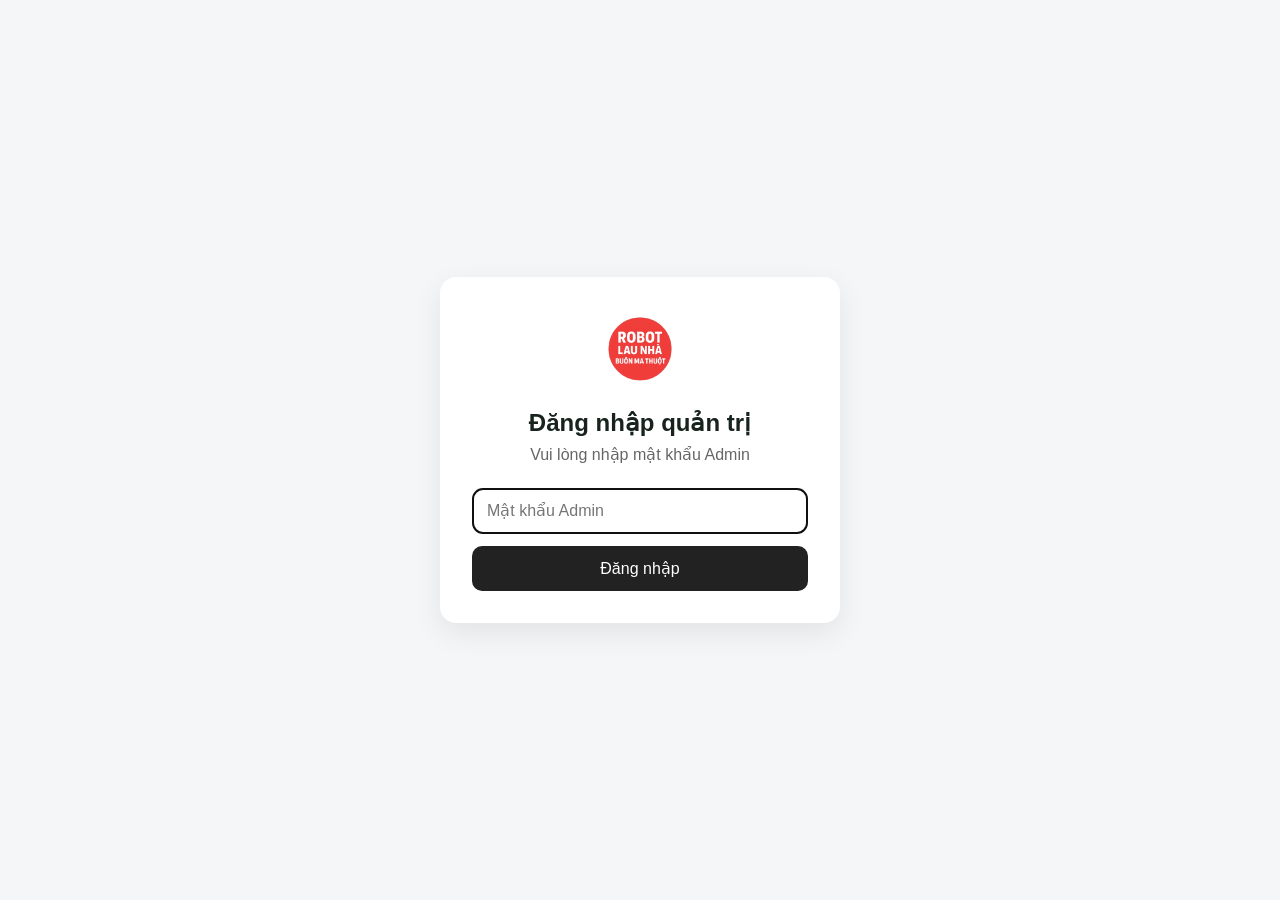
==== commit 2c2c76f7: "Add admin security, articles, analytics and robot auto fill" ====
--- a/public/admin/index.html
+++ b/public/admin/index.html
@@ -1,4 +1,32 @@
-<!DOCTYPE html> <html lang="vi"> <head> <meta charset="UTF-8"> <meta name="viewport" content="width=device-width, initial-scale=1.0"> <title>Admin · Trung Tử Tế</title> <link rel="stylesheet" href="admin.css"> </head> <body> <div class="admin-layout"> <!-- SIDEBAR --> <aside class="sidebar">
+<!DOCTYPE html> <html lang="vi"> <head> <meta charset="UTF-8"> <meta name="viewport" content="width=device-width, initial-scale=1.0"> <title>Admin · Trung Tử Tế</title> <link rel="stylesheet" href="admin.css"> </head> <body><div id="admin-login" style="display:none; min-height:100vh; align-items:center; justify-content:center; background:#f5f6f8; padding:20px;">
+  <div style="width:100%; max-width:400px; background:#fff; padding:32px; border-radius:16px; box-shadow:0 10px 30px rgba(0,0,0,.08);">
+    <div style="text-align:center; margin-bottom:24px;">
+      <img src="../logo.webp" alt="Trung Tử Tế" style="max-width:180px; max-height:80px; object-fit:contain;">
+      <h2 style="margin:16px 0 8px;">Đăng nhập quản trị</h2>
+      <p style="margin:0; color:#666;">Vui lòng nhập mật khẩu Admin</p>
+    </div>
+
+<form id="admin-login-form">
+  <input
+    id="admin-password"
+    type="password"
+    placeholder="Mật khẩu Admin"
+    autocomplete="current-password"
+    required
+    style="width:100%; box-sizing:border-box; padding:13px 14px; border:1px solid #ddd; border-radius:10px; font-size:16px; margin-bottom:12px;">
+
+  <button
+    type="submit"
+    id="admin-login-button"
+    style="width:100%; padding:13px; border:0; border-radius:10px; background:#222; color:#fff; font-size:16px; cursor:pointer;">
+    Đăng nhập
+  </button>
+
+  <div id="admin-login-error" style="display:none; margin-top:12px; color:#c62828; text-align:center;"></div>
+</form>
+
+  </div>
+</div> <div class="admin-layout" style="display:none;"> <!-- SIDEBAR --> <aside class="sidebar">
 <div class="brand">
 
   <img
@@ -36,13 +64,14 @@
   </a>
 
 
-  <a
-    href="#">
-
-    <span>📝</span>
-    Chia sẻ
-
-  </a>
+  <a 
+  href="#articles-section"
+  data-section="articles"> 
+
+  <span>📝</span> 
+  Chia sẻ 
+
+</a>
 
 
   <a
@@ -198,8 +227,242 @@
     </div>
 
   </section>
-
-
+<!-- ANALYTICS -->
+<section class="panel analytics-panel">
+
+  <div class="panel-header">
+
+    <div>
+
+      <p class="eyebrow">
+        THỐNG KÊ WEBSITE
+      </p>
+
+      <h2>
+        Lượt truy cập
+      </h2>
+
+      <p class="panel-description">
+        Theo dõi người truy cập và lượt xem website.
+      </p>
+
+    </div>
+
+  </div>
+
+
+  <div class="analytics-grid">
+
+    <div class="analytics-card">
+
+      <div class="analytics-card-top">
+
+        <span class="analytics-icon">
+          👤
+        </span>
+
+        <span class="analytics-period">
+          Hôm nay
+        </span>
+
+      </div>
+
+      <strong
+        id="analytics-today-visitors">
+        —
+      </strong>
+
+      <span>
+        Người truy cập
+      </span>
+
+    </div>
+
+
+    <div class="analytics-card">
+
+      <div class="analytics-card-top">
+
+        <span class="analytics-icon">
+          👁️
+        </span>
+
+        <span class="analytics-period">
+          Hôm nay
+        </span>
+
+      </div>
+
+      <strong
+        id="analytics-today-views">
+        —
+      </strong>
+
+      <span>
+        Lượt xem
+      </span>
+
+    </div>
+
+
+    <div class="analytics-card">
+
+      <div class="analytics-card-top">
+
+        <span class="analytics-icon">
+          👤
+        </span>
+
+        <span class="analytics-period">
+          7 ngày
+        </span>
+
+      </div>
+
+      <strong
+        id="analytics-7d-visitors">
+        —
+      </strong>
+
+      <span>
+        Người truy cập
+      </span>
+
+    </div>
+
+
+    <div class="analytics-card">
+
+      <div class="analytics-card-top">
+
+        <span class="analytics-icon">
+          👁️
+        </span>
+
+        <span class="analytics-period">
+          7 ngày
+        </span>
+
+      </div>
+
+      <strong
+        id="analytics-7d-views">
+        —
+      </strong>
+
+      <span>
+        Lượt xem
+      </span>
+
+    </div>
+
+
+    <div class="analytics-card">
+
+      <div class="analytics-card-top">
+
+        <span class="analytics-icon">
+          👤
+        </span>
+
+        <span class="analytics-period">
+          30 ngày
+        </span>
+
+      </div>
+
+      <strong
+        id="analytics-30d-visitors">
+        —
+      </strong>
+
+      <span>
+        Người truy cập
+      </span>
+
+    </div>
+
+
+    <div class="analytics-card">
+
+      <div class="analytics-card-top">
+
+        <span class="analytics-icon">
+          👁️
+        </span>
+
+        <span class="analytics-period">
+          30 ngày
+        </span>
+
+      </div>
+
+      <strong
+        id="analytics-30d-views">
+        —
+      </strong>
+
+      <span>
+        Lượt xem
+      </span>
+
+    </div>
+
+
+    <div class="analytics-card">
+
+      <div class="analytics-card-top">
+
+        <span class="analytics-icon">
+          👤
+        </span>
+
+        <span class="analytics-period">
+          Tổng
+        </span>
+
+      </div>
+
+      <strong
+        id="analytics-total-visitors">
+        —
+      </strong>
+
+      <span>
+        Người truy cập
+      </span>
+
+    </div>
+
+
+    <div class="analytics-card">
+
+      <div class="analytics-card-top">
+
+        <span class="analytics-icon">
+          👁️
+        </span>
+
+        <span class="analytics-period">
+          Tổng
+        </span>
+
+      </div>
+
+      <strong
+        id="analytics-total-views">
+        —
+      </strong>
+
+      <span>
+        Lượt xem
+      </span>
+
+    </div>
+
+  </div>
+
+</section>
   <!-- QUICK ACTIONS -->
 
   <section class="panel">
@@ -238,19 +501,20 @@
       </a>
 
 
-      <a href="#">
-
-        <span>📝</span>
-
-        <strong>
-          Quản lý bài chia sẻ
-        </strong>
-
-        <small>
-          Tạo và chỉnh sửa nội dung
-        </small>
-
-      </a>
+      <a
+      href="#"
+      data-section="articles"
+    >
+      <span>📝</span>
+    
+      <strong>
+        Quản lý bài chia sẻ
+      </strong>
+    
+      <small>
+        Tạo và chỉnh sửa nội dung
+      </small>
+    </a>
 
 
       <a href="#">
@@ -453,6 +717,92 @@
       </div>
 
     </section>
+<!-- =====================================================
+     BÀI CHIA SẺ
+     ===================================================== -->
+
+     <section
+  id="articles-section"
+  class="admin-section"
+>
+
+  <header class="admin-header">
+
+    <div>
+      <p class="eyebrow">
+        QUẢN LÝ NỘI DUNG
+      </p>
+
+      <h1>
+        Bài chia sẻ
+      </h1>
+
+      <p class="admin-header-description">
+        Quản lý các bài viết chia sẻ, hướng dẫn và kinh nghiệm kỹ thuật.
+      </p>
+    </div>
+
+    <a
+      class="view-site"
+      href="/chia-se/"
+      target="_blank"
+    >
+      Xem trang chia sẻ ↗
+    </a>
+
+  </header>
+
+
+  <section class="panel articles-panel">
+
+    <div class="panel-header">
+
+      <div>
+        <p class="eyebrow">
+          DANH SÁCH BÀI VIẾT
+        </p>
+
+        <h2>
+          Nội dung chia sẻ
+        </h2>
+
+        <p class="panel-description">
+          Tạo mới, chỉnh sửa và quản lý trạng thái bài viết.
+        </p>
+      </div>
+
+      <button
+        type="button"
+        id="article-add-button"
+        class="button-primary"
+      >
+        ＋ Thêm bài viết
+      </button>
+
+    </div>
+
+
+    <div
+      id="article-list"
+      class="robot-list article-list"
+    >
+
+      <div class="robot-loading">
+        Đang tải bài viết...
+      </div>
+
+    </div>
+
+
+    <div
+      id="article-edit-panel"
+      class="article-edit-panel"
+      style="display:none;"
+    ></div>
+
+  </section>
+
+</section>   
   <!-- =====================================================
        FORM CHỈNH SỬA ROBOT
        ===================================================== -->
--- a/public/admin/admin.css
+++ b/public/admin/admin.css
@@ -2313,4 +2313,611 @@
 #robot-add-button:focus-visible {
   outline: 3px solid rgba(53, 84, 71, 0.22);
   outline-offset: 2px;
+}
+.article-editor {
+  border: 1px solid #d9d9d9;
+  border-radius: 10px;
+  overflow: hidden;
+  background: #fff;
+}
+
+.article-editor-toolbar {
+  display: flex;
+  flex-wrap: wrap;
+  gap: 6px;
+  padding: 10px;
+  border-bottom: 1px solid #e5e5e5;
+  background: #f7f7f7;
+}
+
+.article-editor-button {
+  border: 1px solid #d5d5d5;
+  background: #fff;
+  border-radius: 6px;
+  padding: 6px 10px;
+  cursor: pointer;
+  font-size: 14px;
+}
+
+.article-editor-button:hover {
+  background: #f0f0f0;
+}
+
+.article-editor-content {
+  min-height: 360px;
+  padding: 16px;
+  outline: none;
+  line-height: 1.7;
+}
+
+.article-editor-content:empty::before {
+  content: attr(data-placeholder);
+  color: #999;
+}
+
+.article-editor-content h2,
+.article-editor-content h3 {
+  margin-top: 1em;
+  margin-bottom: 0.5em;
+}
+
+.article-editor-content p {
+  margin: 0 0 1em;
+}
+
+.article-editor-content ul,
+.article-editor-content ol {
+  padding-left: 24px;
+}
+/* ================================
+   QUẢN LÝ BÀI CHIA SẺ
+================================ */
+
+#articles-section .admin-header-description {
+  margin: 8px 0 0;
+  color: #777;
+  font-size: 14px;
+  line-height: 1.6;
+}
+
+#articles-section .articles-panel {
+  margin-top: 24px;
+}
+
+#articles-section .panel-description {
+  margin: 6px 0 0;
+  color: #777;
+  font-size: 14px;
+  line-height: 1.5;
+}
+
+#articles-section .article-list {
+  margin-top: 24px;
+}
+
+#articles-section .article-edit-panel {
+  margin-top: 24px;
+}
+
+#articles-section .article-list .robot-card,
+#articles-section .article-list .article-card {
+  transition:
+    transform 0.15s ease,
+    box-shadow 0.15s ease;
+}
+
+#articles-section .article-list .robot-card:hover,
+#articles-section .article-list .article-card:hover {
+  transform: translateY(-1px);
+}
+
+#articles-section .article-edit-panel .panel {
+  margin-top: 0;
+}
+
+
+/* Trạng thái bài viết */
+
+#articles-section .article-status {
+  display: inline-flex;
+  align-items: center;
+  gap: 6px;
+  padding: 4px 9px;
+  border-radius: 999px;
+  font-size: 12px;
+  font-weight: 600;
+}
+
+
+/* Editor */
+
+#articles-section .article-editor {
+  width: 100%;
+}
+
+#articles-section .article-editor-content {
+  min-height: 420px;
+  background: #fff;
+}
+
+
+/* Ảnh đại diện */
+
+#articles-section .article-cover-picker {
+  width: 100%;
+}
+
+#articles-section .article-cover-preview {
+  margin-bottom: 12px;
+}
+
+#articles-section .article-cover-preview img {
+  display: block;
+  width: 100%;
+  max-width: 420px;
+  height: auto;
+  max-height: 280px;
+  object-fit: contain;
+  border-radius: 10px;
+  border: 1px solid #e5e5e5;
+  background: #f7f7f7;
+}
+
+
+/* Mobile */
+
+@media (max-width: 768px) {
+
+  #articles-section .admin-header {
+    gap: 16px;
+  }
+
+  #articles-section .panel-header {
+    align-items: flex-start;
+    gap: 16px;
+    flex-direction: column;
+  }
+
+  #articles-section
+    .panel-header
+    .button-primary {
+    width: 100%;
+  }
+
+  #articles-section .article-editor-content {
+    min-height: 320px;
+  }
+
+  #articles-section .article-cover-preview img {
+    max-width: 100%;
+  }
+
+}
+/* ---------------------------------------------------------
+   FORM BÀI CHIA SẺ
+   Đồng bộ với form quản lý Robot
+   --------------------------------------------------------- */
+
+   #articles-section .article-form-panel {
+    overflow: hidden;
+  }
+  
+  
+  /* ---------------------------------------------------------
+     Header
+     --------------------------------------------------------- */
+  
+  #articles-section .article-form-header {
+    margin-bottom: 20px;
+  }
+  
+  #articles-section .article-form-header .panel-description {
+    margin: 6px 0 0;
+    color: #777;
+    font-size: 14px;
+    line-height: 1.5;
+  }
+  
+  
+  /* ---------------------------------------------------------
+     Section
+     --------------------------------------------------------- */
+  
+  #articles-section .article-form-section {
+    margin-top: 18px;
+    padding-top: 20px;
+    border-top: 1px solid #eeeeee;
+  }
+  
+  #articles-section .article-form-section:first-of-type {
+    margin-top: 0;
+    padding-top: 0;
+    border-top: 0;
+  }
+  
+  #articles-section .article-form-section-title {
+    margin-bottom: 14px;
+  }
+  
+  #articles-section .article-form-section-title .eyebrow {
+    margin-bottom: 4px;
+  }
+  
+  #articles-section .article-form-section-title h3 {
+    margin: 0;
+    color: #172033;
+    font-size: 16px;
+    font-weight: 700;
+  }
+  
+  #articles-section .form-section-description {
+    margin: 5px 0 0;
+    color: #777;
+    font-size: 13px;
+    line-height: 1.5;
+  }
+  
+  
+  /* ---------------------------------------------------------
+     Thông tin cơ bản
+     --------------------------------------------------------- */
+  
+  #articles-section .admin-form-grid {
+    display: grid;
+    grid-template-columns:
+      repeat(3, minmax(0, 1fr));
+    gap: 14px 16px;
+  }
+  
+  #articles-section .admin-form-grid label,
+  #articles-section .admin-form-section > label {
+    display: flex;
+    flex-direction: column;
+    gap: 6px;
+    min-width: 0;
+  }
+  
+  #articles-section .admin-form-grid label span,
+  #articles-section .admin-form-section > label > span {
+    color: #4b5563;
+    font-size: 12px;
+    font-weight: 600;
+  }
+  
+  #articles-section .admin-form-grid input,
+  #articles-section .admin-form-grid select,
+  #articles-section .admin-form-section input,
+  #articles-section .admin-form-section select,
+  #articles-section .admin-form-section textarea {
+    width: 100%;
+    border: 1px solid #d9dee7;
+    border-radius: 8px;
+    background: #ffffff;
+    color: #172033;
+    outline: none;
+  }
+  
+  #articles-section .admin-form-grid input,
+  #articles-section .admin-form-grid select,
+  #articles-section .admin-form-section input,
+  #articles-section .admin-form-section select {
+    height: 40px;
+    padding: 0 11px;
+  }
+  
+  #articles-section .admin-form-section textarea {
+    min-height: 100px;
+    padding: 10px 11px;
+    resize: vertical;
+    line-height: 1.6;
+  }
+  
+  #articles-section .admin-form-grid input:focus,
+  #articles-section .admin-form-grid select:focus,
+  #articles-section .admin-form-section input:focus,
+  #articles-section .admin-form-section select:focus,
+  #articles-section .admin-form-section textarea:focus {
+    border-color: #94a3b8;
+    box-shadow:
+      0 0 0 3px rgba(148, 163, 184, 0.14);
+  }
+  
+  
+  /* ---------------------------------------------------------
+     Hướng dẫn nhỏ dưới input
+     --------------------------------------------------------- */
+  
+  #articles-section .form-help {
+    margin-top: 2px;
+    color: #8a8f98;
+    font-size: 11px;
+    line-height: 1.4;
+  }
+  
+  
+  /* ---------------------------------------------------------
+     Ảnh đại diện
+     --------------------------------------------------------- */
+  
+  #articles-section .article-cover-picker {
+    display: flex;
+    align-items: flex-start;
+    gap: 18px;
+  }
+  
+  #articles-section .article-cover-preview {
+    display: flex;
+    flex-direction: column;
+    align-items: flex-start;
+    gap: 10px;
+  }
+  
+  #articles-section .article-cover-preview img {
+    display: block;
+    width: 220px;
+    height: 140px;
+    object-fit: contain;
+    border: 1px solid #d9dee7;
+    border-radius: 8px;
+    background: #f8fafc;
+  }
+  
+  #articles-section #article-edit-cover-select {
+    height: 40px;
+  }
+  
+  
+  /* ---------------------------------------------------------
+     Editor
+     --------------------------------------------------------- */
+  
+  #articles-section .article-editor {
+    width: 100%;
+    overflow: hidden;
+    border: 1px solid #d9dee7;
+    border-radius: 8px;
+    background: #ffffff;
+  }
+  
+  #articles-section .article-editor-toolbar {
+    display: flex;
+    flex-wrap: wrap;
+    gap: 6px;
+    padding: 9px;
+    border-bottom: 1px solid #e5e7eb;
+    background: #f8fafc;
+  }
+  
+  #articles-section .article-editor-button {
+    min-height: 34px;
+    padding: 5px 9px;
+    border: 1px solid #d9dee7;
+    border-radius: 7px;
+    background: #ffffff;
+    color: #374151;
+    cursor: pointer;
+    font-size: 13px;
+  }
+  
+  #articles-section .article-editor-button:hover {
+    background: #f1f5f9;
+  }
+  
+  #articles-section .article-editor-content {
+    min-height: 420px;
+    padding: 14px;
+    outline: none;
+    color: #172033;
+    line-height: 1.7;
+  }
+  
+  #articles-section .article-editor-content:focus {
+    box-shadow:
+      inset 0 0 0 2px rgba(148, 163, 184, 0.12);
+  }
+  
+  
+  /* ---------------------------------------------------------
+     Nút cuối form
+     --------------------------------------------------------- */
+  
+  #articles-section .article-form-actions {
+    display: flex;
+    align-items: center;
+    gap: 10px;
+    margin-top: 20px;
+    padding-top: 18px;
+    border-top: 1px solid #eeeeee;
+  }
+  
+  
+  /* ---------------------------------------------------------
+     Mobile
+     --------------------------------------------------------- */
+  
+  @media (max-width: 900px) {
+  
+    #articles-section .admin-form-grid {
+      grid-template-columns:
+        repeat(2, minmax(0, 1fr));
+    }
+  
+  }
+  
+  @media (max-width: 640px) {
+  
+    #articles-section .admin-form-grid {
+      grid-template-columns: 1fr;
+    }
+  
+    #articles-section .article-cover-picker {
+      flex-direction: column;
+    }
+  
+    #articles-section .article-cover-preview img {
+      width: 100%;
+      max-width: 360px;
+      height: auto;
+      min-height: 160px;
+    }
+  
+    #articles-section .article-form-actions {
+      flex-direction: column;
+      align-items: stretch;
+    }
+  
+    #articles-section .article-form-actions button {
+      width: 100%;
+    }
+  
+    #articles-section .article-editor-content {
+      min-height: 340px;
+    }
+  
+  }
+  /* ---------------------------------------------------------
+   NÚT CHÍNH - THÊM BÀI VIẾT
+   Đồng bộ với nút THÊM ROBOT
+   --------------------------------------------------------- */
+
+#articles-section .panel-header > button,
+#articles-section .panel-header .button-primary {
+  display: inline-flex;
+  align-items: center;
+  justify-content: center;
+  gap: 7px;
+  min-height: 42px;
+  padding: 0 18px;
+  border: 1px solid #294238;
+  border-radius: 10px;
+  background: linear-gradient(
+    180deg,
+    #355447 0%,
+    #294238 100%
+  );
+  color: #ffffff;
+  box-shadow:
+    0 3px 8px rgba(24, 35, 30, 0.14);
+  cursor: pointer;
+  font-family: inherit;
+  font-size: 13px;
+  font-weight: 700;
+  line-height: 1;
+  transition:
+    transform 0.16s ease,
+    box-shadow 0.16s ease,
+    background 0.16s ease;
+}
+
+#articles-section .panel-header > button:hover,
+#articles-section .panel-header .button-primary:hover {
+  background: linear-gradient(
+    180deg,
+    #3d5f50 0%,
+    #294238 100%
+  );
+  box-shadow:
+    0 6px 14px rgba(24, 35, 30, 0.18);
+  transform: translateY(-1px);
+}
+
+#articles-section .panel-header > button:active,
+#articles-section .panel-header .button-primary:active {
+  transform: translateY(0);
+  box-shadow:
+    0 2px 5px rgba(24, 35, 30, 0.12);
+}
+
+#articles-section .panel-header > button:focus-visible,
+#articles-section .panel-header .button-primary:focus-visible {
+  outline: none;
+  box-shadow:
+    0 0 0 3px rgba(66, 113, 88, 0.18),
+    0 4px 10px rgba(24, 35, 30, 0.15);
+}
+/* =========================================================
+   ANALYTICS
+   ========================================================= */
+
+.analytics-panel {
+  margin-top: 20px;
+}
+
+.analytics-panel .panel-description {
+  margin: 4px 0 0;
+  color: #777;
+  font-size: 13px;
+  line-height: 1.4;
+}
+
+.analytics-grid {
+  display: grid;
+  grid-template-columns:
+    repeat(4, minmax(0, 1fr));
+  gap: 10px;
+  margin-top: 16px;
+}
+
+.analytics-card {
+  min-width: 0;
+  padding: 12px 14px;
+  border: 1px solid #e5e7eb;
+  border-radius: 8px;
+  background: #ffffff;
+}
+
+.analytics-card-top {
+  display: flex;
+  align-items: center;
+  justify-content: space-between;
+  gap: 6px;
+  margin-bottom: 9px;
+}
+
+.analytics-icon {
+  display: inline-flex;
+  align-items: center;
+  justify-content: center;
+  width: 28px;
+  height: 28px;
+  border-radius: 7px;
+  background: #f3f6f4;
+  font-size: 14px;
+}
+
+.analytics-period {
+  color: #7b8490;
+  font-size: 11px;
+  font-weight: 600;
+}
+
+.analytics-card strong {
+  display: block;
+  margin-bottom: 3px;
+  color: #172033;
+  font-size: 22px;
+  font-weight: 700;
+  line-height: 1.1;
+}
+
+.analytics-card > span:last-child {
+  color: #7b8490;
+  font-size: 11px;
+}
+
+@media (max-width: 1100px) {
+  .analytics-grid {
+    grid-template-columns:
+      repeat(2, minmax(0, 1fr));
+  }
+}
+
+@media (max-width: 640px) {
+  .analytics-grid {
+    grid-template-columns: 1fr;
+  }
+
+  .analytics-card {
+    padding: 11px 12px;
+  }
 }
